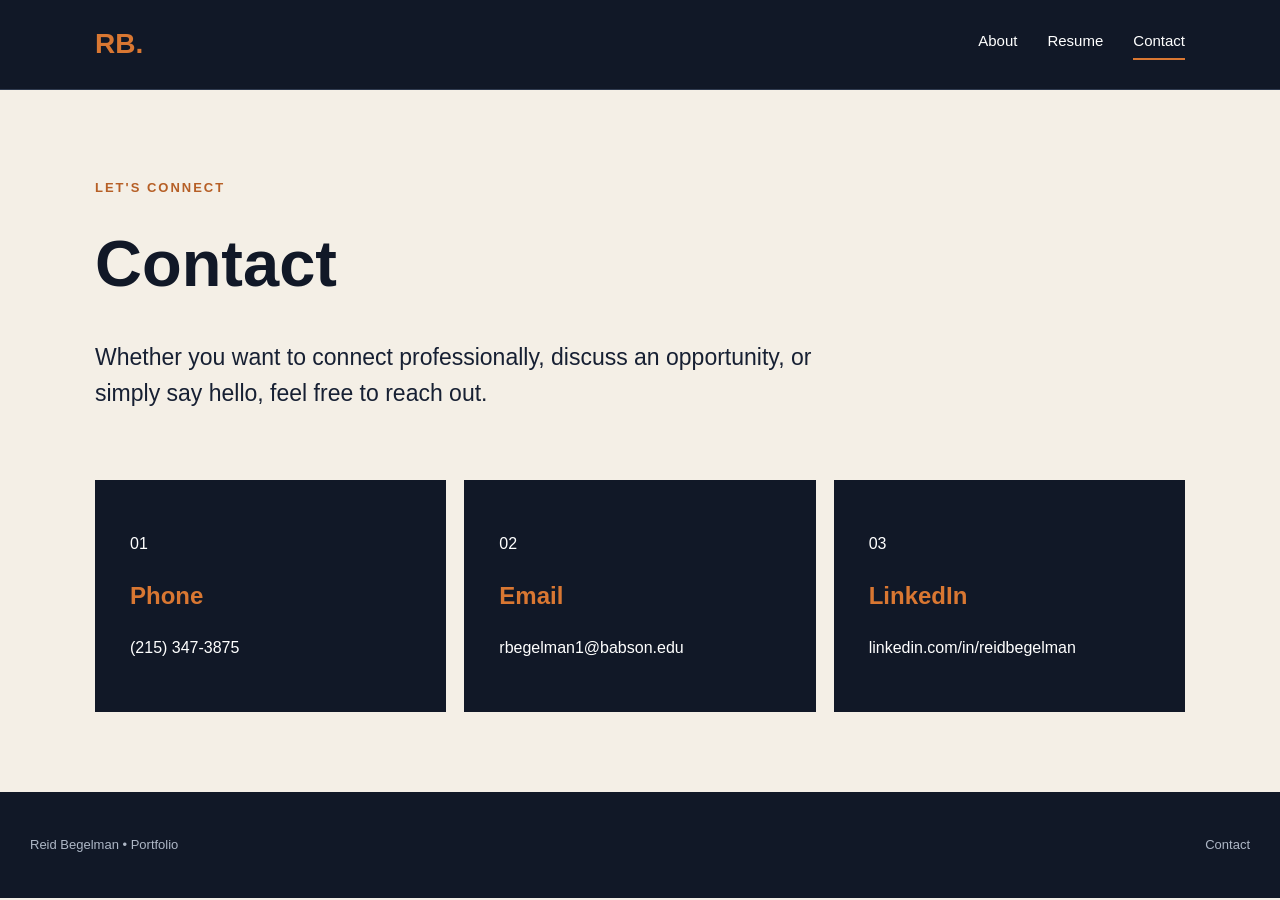
==== contact.html @ cfc6b23f "Create contact.html with contact information This HTML file contains a contact page with sections fo" ====
<!DOCTYPE html>
<html lang="en">

<head>

    <meta charset="UTF-8">

    <meta name="viewport"
          content="width=device-width, initial-scale=1.0">

    <meta name="description"
          content="Contact Reid Begelman.">

    <title>Contact | Reid Begelman</title>

    <link rel="stylesheet" href="style.css">

</head>


<body>

    <header class="site-header">

        <nav class="nav-container">

            <a class="brand"
               href="index.html">
                RB.
            </a>

            <div class="nav-links">

                <a href="index.html">
                    About
                </a>

                <a href="resume.html">
                    Resume
                </a>

                <a class="active"
                   href="contact.html">
                    Contact
                </a>

            </div>

        </nav>

    </header>


    <main>

        <section class="page-heading">

            <p class="eyebrow">
                LET'S CONNECT
            </p>

            <h1>Contact</h1>

            <p class="large-text">
                Whether you want to connect professionally,
                discuss an opportunity, or simply say hello,
                feel free to reach out.
            </p>

        </section>


        <section class="contact-grid">


            <article class="contact-card">

                <p class="card-number">
                    01
                </p>

                <h2>Phone</h2>

                <p>
                    <a href="tel:+12153473875">
                        (215) 347-3875
                    </a>
                </p>

            </article>


            <article class="contact-card">

                <p class="card-number">
                    02
                </p>

                <h2>Email</h2>

                <p>
                    <a href="mailto:rbegelman1@babson.edu">
                        rbegelman1@babson.edu
                    </a>
                </p>

            </article>


            <article class="contact-card">

                <p class="card-number">
                    03
                </p>

                <h2>LinkedIn</h2>

                <p>

                    <a
                        href="https://www.linkedin.com/in/reidbegelman"
                        target="_blank"
                    >
                        linkedin.com/in/reidbegelman
                    </a>

                </p>

            </article>


        </section>

    </main>


    <footer>

        <p>
            Reid Begelman • Portfolio
        </p>

        <p>
            Contact
        </p>

    </footer>

</body>

</html>
---- style.css ----
/* ==============================
   REID BEGELMAN PORTFOLIO
   ============================== */


/* BASIC PAGE */

* {
    box-sizing: border-box;
}

html {
    scroll-behavior: smooth;
}

body {
    margin: 0;
    font-family: Arial, Helvetica, sans-serif;

    background-color: #f4efe6;
    color: #172033;

    line-height: 1.6;
}


/* HEADER */

.site-header {
    background-color: #111827;
    border-bottom: 1px solid #303b50;
}

.nav-container {
    max-width: 1150px;

    margin: 0 auto;
    padding: 22px 30px;

    display: flex;
    justify-content: space-between;
    align-items: center;
}

.brand {
    color: #d97732;

    font-size: 28px;
    font-weight: bold;

    text-decoration: none;
}

.nav-links {
    display: flex;
    gap: 30px;
}

.nav-links a {
    color: white;

    text-decoration: none;
    font-size: 15px;

    padding-bottom: 5px;
}

.nav-links a:hover {
    color: #d97732;
}

.nav-links .active {
    border-bottom: 2px solid #d97732;
}


/* HERO */

.hero {
    max-width: 1150px;

    margin: 0 auto;
    padding: 80px 30px;

    display: grid;
    grid-template-columns: 1.1fr 0.9fr;

    gap: 70px;
    align-items: center;
}

.eyebrow {
    color: #b65f26;

    font-size: 13px;
    font-weight: bold;

    letter-spacing: 2px;
}

.hero h1 {
    margin: 15px 0 25px;

    color: #111827;

    font-size: 82px;
    line-height: 0.95;

    letter-spacing: -3px;
}

.hero-intro {
    max-width: 570px;

    font-size: 20px;

    color: #485366;
}


/* PHOTO */

.portrait-area {
    position: relative;
}

.profile-photo {
    width: 100%;
    max-width: 420px;

    display: block;

    border-radius: 3px;

    box-shadow: 18px 18px 0 #d97732;
}

.photo-number {
    position: absolute;

    top: -35px;
    right: 10px;

    font-size: 90px;
    font-weight: bold;

    color: #ddd4c6;

    z-index: -1;
}


/* BUTTONS */

.hero-buttons {
    margin-top: 30px;

    display: flex;
    gap: 14px;

    flex-wrap: wrap;
}

.primary-button,
.secondary-button {
    display: inline-block;

    padding: 13px 22px;

    text-decoration: none;
    font-weight: bold;
}

.primary-button {
    background-color: #111827;
    color: white;
}

.primary-button:hover {
    background-color: #d97732;
}

.secondary-button {
    border: 2px solid #111827;

    color: #111827;
    background-color: transparent;
}

.secondary-button:hover {
    background-color: #111827;
    color: white;
}


/* CONTENT SECTIONS */

.content-section {
    max-width: 1150px;

    margin: 0 auto;
    padding: 75px 30px;

    display: grid;
    grid-template-columns: 180px 1fr;

    gap: 45px;

    border-top: 1px solid #cec5b8;
}

.section-label {
    color: #b65f26;

    font-size: 12px;
    font-weight: bold;

    letter-spacing: 1.5px;
}

.section-content h2 {
    margin-top: 0;
    margin-bottom: 25px;

    font-size: 42px;

    color: #111827;
}

.large-text {
    font-size: 23px;
    max-width: 780px;
}


/* INTEREST CARDS */

.focus-grid {
    display: grid;

    grid-template-columns: repeat(3, 1fr);

    gap: 18px;
}

.focus-card {
    background-color: #111827;
    color: white;

    padding: 28px;

    min-height: 270px;
}

.focus-card h3 {
    margin-top: 45px;

    font-size: 24px;
}

.focus-card p {
    color: #cdd3dc;
}

.focus-card .card-number {
    color: #d97732;

    font-size: 13px;
    font-weight: bold;
}


/* TIMELINE */

.timeline {
    border-left: 2px solid #d97732;

    padding-left: 30px;
}

.timeline-item {
    display: grid;

    grid-template-columns: 85px 1fr;

    gap: 25px;

    margin-bottom: 35px;
}

.timeline-item h3 {
    margin: 0;

    font-size: 22px;
}

.timeline-item p {
    margin: 4px 0;
}

.timeline-year {
    color: #b65f26;

    font-weight: bold;
}

.muted {
    color: #687386;
}


/* CLOSING */

.closing-section {
    background-color: #d97732;

    padding: 80px 30px;

    text-align: center;
}

.closing-section .eyebrow {
    color: #111827;
}

.closing-section h2 {
    margin: 15px 0 30px;

    font-size: 48px;

    color: #111827;
}


/* RESUME PAGE */

.page-heading {
    max-width: 1150px;

    margin: 0 auto;
    padding: 75px 30px 45px;
}

.page-heading h1 {
    margin: 10px 0;

    font-size: 65px;

    color: #111827;
}

.resume-container {
    max-width: 1150px;

    margin: 0 auto;
    padding: 0 30px 70px;
}

.resume-box {
    background-color: white;

    padding: 35px;

    border-top: 5px solid #d97732;
}

.resume-viewer {
    width: 100%;
    height: 760px;

    border: 1px solid #d4d4d4;

    margin-top: 30px;
}


/* CONTACT PAGE */

.contact-grid {
    max-width: 1150px;

    margin: 0 auto;
    padding: 0 30px 80px;

    display: grid;

    grid-template-columns: repeat(3, 1fr);

    gap: 18px;
}

.contact-card {
    background-color: #111827;
    color: white;

    padding: 35px;

    min-height: 220px;
}

.contact-card h2 {
    color: #d97732;
}

.contact-card a {
    color: white;

    text-decoration: none;
}

.contact-card a:hover {
    text-decoration: underline;
}


/* FOOTER */

footer {
    background-color: #111827;
    color: #aeb7c6;

    padding: 30px;

    display: flex;
    justify-content: space-between;

    font-size: 13px;
}


/* RESPONSIVE DESIGN */

@media (max-width: 800px) {

    .nav-container {
        flex-direction: column;

        gap: 15px;
    }

    .hero {
        grid-template-columns: 1fr;

        padding-top: 50px;
    }

    .hero h1 {
        font-size: 58px;
    }

    .profile-photo {
        max-width: 330px;
    }

    .content-section {
        grid-template-columns: 1fr;

        gap: 15px;
    }

    .focus-grid {
        grid-template-columns: 1fr;
    }

    .contact-grid {
        grid-template-columns: 1fr;
    }

    footer {
        display: block;
        text-align: center;
    }

}
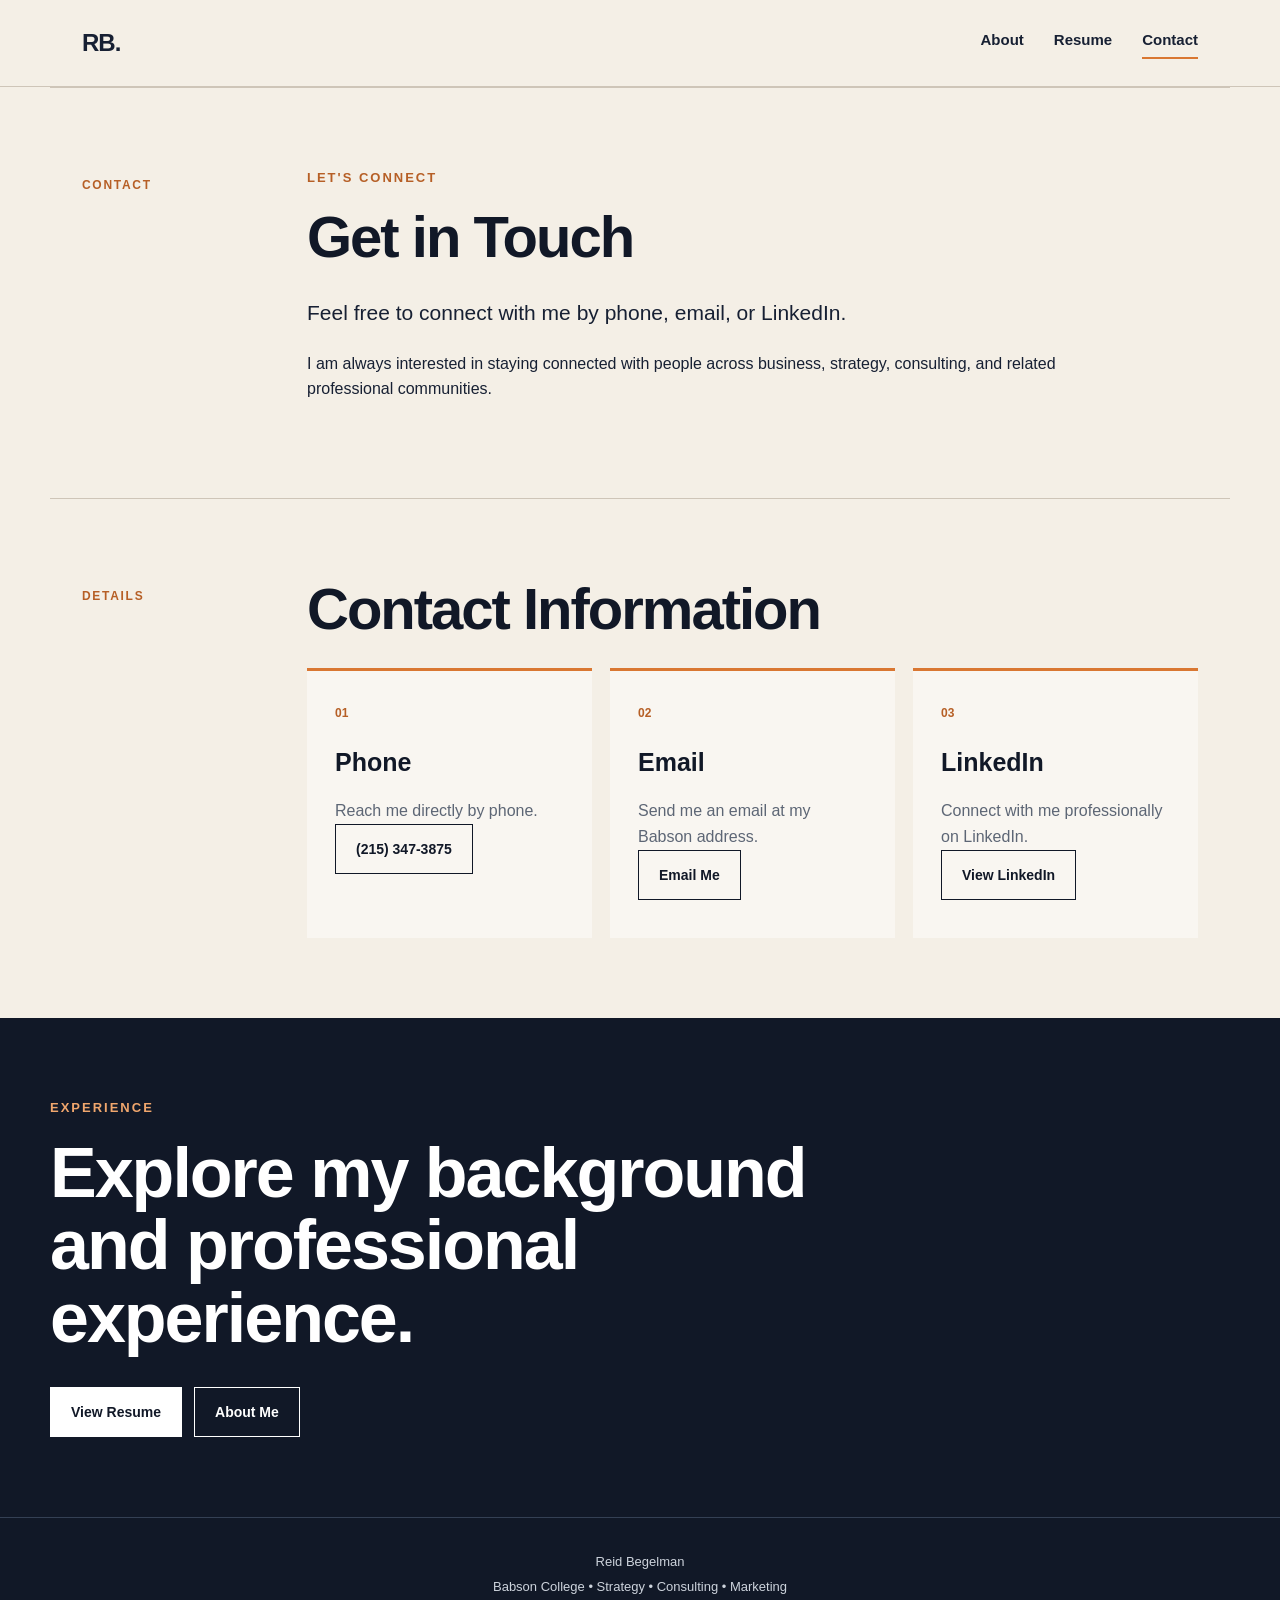
==== commit 08d95455: "Revise contact.html for improved clarity and layout Updated contact page with enhanced content and s" ====
--- a/contact.html
+++ b/contact.html
@@ -2,146 +2,196 @@
 <html lang="en">
 
 <head>
-
     <meta charset="UTF-8">
 
     <meta name="viewport"
           content="width=device-width, initial-scale=1.0">
 
     <meta name="description"
-          content="Contact Reid Begelman.">
+          content="Contact Reid Begelman by phone, email, or LinkedIn.">
 
     <title>Contact | Reid Begelman</title>
 
+    <link rel="icon" type="image/png" href="favicon.png">
     <link rel="stylesheet" href="style.css">
-
 </head>
 
-
 <body>
 
     <header class="site-header">
 
         <nav class="nav-container">
 
-            <a class="brand"
-               href="index.html">
-                RB.
-            </a>
+            <a href="index.html" class="logo">RB.</a>
 
             <div class="nav-links">
-
-                <a href="index.html">
-                    About
+                <a href="index.html">About</a>
+                <a href="resume.html">Resume</a>
+                <a href="contact.html" class="active">Contact</a>
+            </div>
+
+        </nav>
+
+    </header>
+
+
+    <main>
+
+        <section class="content-section">
+
+            <div class="section-number">
+                CONTACT
+            </div>
+
+            <div class="section-content">
+
+                <p class="eyebrow">
+                    LET'S CONNECT
+                </p>
+
+                <h2>
+                    Get in Touch
+                </h2>
+
+                <p class="large-text">
+                    Feel free to connect with me by phone, email,
+                    or LinkedIn.
+                </p>
+
+                <p>
+                    I am always interested in staying connected with
+                    people across business, strategy, consulting,
+                    and related professional communities.
+                </p>
+
+            </div>
+
+        </section>
+
+
+        <section class="content-section">
+
+            <div class="section-number">
+                DETAILS
+            </div>
+
+            <div class="section-content">
+
+                <h2>
+                    Contact Information
+                </h2>
+
+                <div class="focus-grid">
+
+                    <article class="focus-card">
+
+                        <span>01</span>
+
+                        <h3>Phone</h3>
+
+                        <p>
+                            Reach me directly by phone.
+                        </p>
+
+                        <a
+                            href="tel:+12153473875"
+                            class="button button-secondary"
+                        >
+                            (215) 347-3875
+                        </a>
+
+                    </article>
+
+
+                    <article class="focus-card">
+
+                        <span>02</span>
+
+                        <h3>Email</h3>
+
+                        <p>
+                            Send me an email at my Babson address.
+                        </p>
+
+                        <a
+                            href="mailto:rbegelman1@babson.edu"
+                            class="button button-secondary"
+                        >
+                            Email Me
+                        </a>
+
+                    </article>
+
+
+                    <article class="focus-card">
+
+                        <span>03</span>
+
+                        <h3>LinkedIn</h3>
+
+                        <p>
+                            Connect with me professionally on LinkedIn.
+                        </p>
+
+                        <a
+                            href="https://www.linkedin.com/in/reidbegelman"
+                            target="_blank"
+                            rel="noopener noreferrer"
+                            class="button button-secondary"
+                        >
+                            View LinkedIn
+                        </a>
+
+                    </article>
+
+                </div>
+
+            </div>
+
+        </section>
+
+
+        <section class="closing-section">
+
+            <p class="eyebrow">
+                EXPERIENCE
+            </p>
+
+            <h2>
+                Explore my background and professional experience.
+            </h2>
+
+            <div class="hero-actions">
+
+                <a
+                    href="resume.html"
+                    class="button button-light"
+                >
+                    View Resume
                 </a>
 
-                <a href="resume.html">
-                    Resume
+                <a
+                    href="index.html"
+                    class="button button-outline-light"
+                >
+                    About Me
                 </a>
 
-                <a class="active"
-                   href="contact.html">
-                    Contact
-                </a>
-
-            </div>
-
-        </nav>
-
-    </header>
-
-
-    <main>
-
-        <section class="page-heading">
-
-            <p class="eyebrow">
-                LET'S CONNECT
-            </p>
-
-            <h1>Contact</h1>
-
-            <p class="large-text">
-                Whether you want to connect professionally,
-                discuss an opportunity, or simply say hello,
-                feel free to reach out.
-            </p>
+            </div>
 
         </section>
 
-
-        <section class="contact-grid">
-
-
-            <article class="contact-card">
-
-                <p class="card-number">
-                    01
-                </p>
-
-                <h2>Phone</h2>
-
-                <p>
-                    <a href="tel:+12153473875">
-                        (215) 347-3875
-                    </a>
-                </p>
-
-            </article>
-
-
-            <article class="contact-card">
-
-                <p class="card-number">
-                    02
-                </p>
-
-                <h2>Email</h2>
-
-                <p>
-                    <a href="mailto:rbegelman1@babson.edu">
-                        rbegelman1@babson.edu
-                    </a>
-                </p>
-
-            </article>
-
-
-            <article class="contact-card">
-
-                <p class="card-number">
-                    03
-                </p>
-
-                <h2>LinkedIn</h2>
-
-                <p>
-
-                    <a
-                        href="https://www.linkedin.com/in/reidbegelman"
-                        target="_blank"
-                    >
-                        linkedin.com/in/reidbegelman
-                    </a>
-
-                </p>
-
-            </article>
-
-
-        </section>
-
     </main>
 
 
     <footer>
 
         <p>
-            Reid Begelman • Portfolio
+            Reid Begelman
         </p>
 
         <p>
-            Contact
+            Babson College • Strategy • Consulting • Marketing
         </p>
 
     </footer>
--- a/style.css
+++ b/style.css
@@ -1,9 +1,17 @@
-/* ==============================
-   REID BEGELMAN PORTFOLIO
-   ============================== */
-
-
-/* BASIC PAGE */
+:root {
+    --navy: #111827;
+    --cream: #f4efe6;
+    --orange: #d97732;
+    --orange-dark: #b65f26;
+    --text: #172033;
+    --muted: #5d6675;
+    --border: #cec5b8;
+    --white: #ffffff;
+    --max-width: 1180px;
+}
+
+
+/* GENERAL */
 
 * {
     box-sizing: border-box;
@@ -16,459 +24,452 @@
 body {
     margin: 0;
     font-family: Arial, Helvetica, sans-serif;
-
-    background-color: #f4efe6;
-    color: #172033;
-
+    background-color: var(--cream);
+    color: var(--text);
     line-height: 1.6;
 }
 
+img {
+    display: block;
+    max-width: 100%;
+}
+
+a {
+    color: inherit;
+}
+
 
 /* HEADER */
 
 .site-header {
-    background-color: #111827;
-    border-bottom: 1px solid #303b50;
+    background-color: var(--cream);
+    border-bottom: 1px solid var(--border);
 }
 
 .nav-container {
-    max-width: 1150px;
-
+    max-width: var(--max-width);
     margin: 0 auto;
-    padding: 22px 30px;
+    padding: 24px 32px;
 
     display: flex;
+    align-items: center;
     justify-content: space-between;
-    align-items: center;
-}
-
-.brand {
-    color: #d97732;
-
-    font-size: 28px;
-    font-weight: bold;
-
+}
+
+.logo {
+    font-size: 24px;
+    font-weight: 800;
     text-decoration: none;
+    letter-spacing: -1px;
 }
 
 .nav-links {
     display: flex;
+    align-items: center;
     gap: 30px;
 }
 
 .nav-links a {
-    color: white;
-
     text-decoration: none;
     font-size: 15px;
-
+    font-weight: 600;
     padding-bottom: 5px;
-}
-
-.nav-links a:hover {
-    color: #d97732;
-}
-
-.nav-links .active {
-    border-bottom: 2px solid #d97732;
+    border-bottom: 2px solid transparent;
+}
+
+.nav-links a:hover,
+.nav-links a.active {
+    border-bottom-color: var(--orange);
+}
+
+
+/* ACCESSIBILITY */
+
+a:focus-visible {
+    outline: 3px solid var(--orange);
+    outline-offset: 4px;
 }
 
 
 /* HERO */
 
 .hero {
-    max-width: 1150px;
-
+    max-width: var(--max-width);
     margin: 0 auto;
-    padding: 80px 30px;
-
+    padding: 80px 32px 90px;
+}
+
+.hero-content {
     display: grid;
-    grid-template-columns: 1.1fr 0.9fr;
-
+    grid-template-columns: 1.4fr 0.6fr;
     gap: 70px;
     align-items: center;
 }
 
 .eyebrow {
-    color: #b65f26;
-
+    margin: 0 0 18px;
+    color: var(--orange-dark);
     font-size: 13px;
-    font-weight: bold;
-
+    font-weight: 800;
     letter-spacing: 2px;
 }
 
 .hero h1 {
-    margin: 15px 0 25px;
-
-    color: #111827;
-
-    font-size: 82px;
-    line-height: 0.95;
-
-    letter-spacing: -3px;
-}
-
-.hero-intro {
-    max-width: 570px;
-
+    margin: 0;
+    max-width: 700px;
+    font-size: clamp(58px, 8vw, 108px);
+    line-height: 0.88;
+    letter-spacing: -5px;
+    color: var(--navy);
+}
+
+.hero-description {
+    max-width: 610px;
+    margin: 32px 0 0;
     font-size: 20px;
-
-    color: #485366;
-}
-
-
-/* PHOTO */
-
-.portrait-area {
-    position: relative;
-}
-
-.profile-photo {
+    line-height: 1.6;
+    color: var(--muted);
+}
+
+.hero-actions {
+    display: flex;
+    flex-wrap: wrap;
+    gap: 12px;
+    margin-top: 32px;
+}
+
+
+/* SMALLER PHOTO BASED ON CLIENT FEEDBACK */
+
+.hero-photo {
+    display: flex;
+    justify-content: center;
+    align-items: center;
+}
+
+.hero-photo img {
     width: 100%;
-    max-width: 420px;
-
-    display: block;
-
-    border-radius: 3px;
-
-    box-shadow: 18px 18px 0 #d97732;
-}
-
-.photo-number {
-    position: absolute;
-
-    top: -35px;
-    right: 10px;
-
-    font-size: 90px;
-    font-weight: bold;
-
-    color: #ddd4c6;
-
-    z-index: -1;
+    max-width: 300px;
+    aspect-ratio: 4 / 5;
+    object-fit: cover;
+    object-position: center;
+    border-radius: 4px;
 }
 
 
 /* BUTTONS */
 
-.hero-buttons {
-    margin-top: 30px;
-
-    display: flex;
-    gap: 14px;
-
-    flex-wrap: wrap;
-}
-
-.primary-button,
-.secondary-button {
+.button {
     display: inline-block;
-
-    padding: 13px 22px;
-
+    padding: 13px 20px;
     text-decoration: none;
-    font-weight: bold;
-}
-
-.primary-button {
-    background-color: #111827;
-    color: white;
-}
-
-.primary-button:hover {
-    background-color: #d97732;
-}
-
-.secondary-button {
-    border: 2px solid #111827;
-
-    color: #111827;
+    font-size: 14px;
+    font-weight: 700;
+    border: 1px solid var(--navy);
+    transition:
+        transform 0.2s ease,
+        background-color 0.2s ease,
+        color 0.2s ease;
+}
+
+.button:hover {
+    transform: translateY(-2px);
+}
+
+.button-primary {
+    background-color: var(--navy);
+    color: var(--white);
+}
+
+.button-primary:hover {
+    background-color: #263247;
+}
+
+.button-secondary {
     background-color: transparent;
-}
-
-.secondary-button:hover {
-    background-color: #111827;
-    color: white;
+    color: var(--navy);
+}
+
+.button-secondary:hover {
+    background-color: var(--navy);
+    color: var(--white);
 }
 
 
 /* CONTENT SECTIONS */
 
 .content-section {
-    max-width: 1150px;
-
+    max-width: var(--max-width);
     margin: 0 auto;
-    padding: 75px 30px;
+    padding: 80px 32px;
+    border-top: 1px solid var(--border);
 
     display: grid;
     grid-template-columns: 180px 1fr;
-
     gap: 45px;
-
-    border-top: 1px solid #cec5b8;
-}
-
-.section-label {
-    color: #b65f26;
-
+}
+
+.section-number {
+    padding-top: 8px;
+    color: var(--orange-dark);
     font-size: 12px;
-    font-weight: bold;
-
-    letter-spacing: 1.5px;
+    font-weight: 800;
+    letter-spacing: 1.7px;
 }
 
 .section-content h2 {
+    margin: 0 0 28px;
+    max-width: 780px;
+    color: var(--navy);
+    font-size: clamp(34px, 5vw, 58px);
+    line-height: 1.05;
+    letter-spacing: -2px;
+}
+
+.section-content p {
+    max-width: 760px;
+}
+
+.large-text {
     margin-top: 0;
-    margin-bottom: 25px;
-
-    font-size: 42px;
-
-    color: #111827;
-}
-
-.large-text {
-    font-size: 23px;
-    max-width: 780px;
-}
-
-
-/* INTEREST CARDS */
+    font-size: 21px;
+}
+
+
+/* FOCUS */
 
 .focus-grid {
     display: grid;
-
     grid-template-columns: repeat(3, 1fr);
-
     gap: 18px;
 }
 
 .focus-card {
-    background-color: #111827;
-    color: white;
-
+    min-height: 270px;
     padding: 28px;
-
-    min-height: 270px;
+    border-top: 3px solid var(--orange);
+    background-color: rgba(255, 255, 255, 0.42);
+
+    transition:
+        transform 0.2s ease,
+        background-color 0.2s ease;
+}
+
+.focus-card:hover {
+    transform: translateY(-4px);
+    background-color: rgba(255, 255, 255, 0.7);
+}
+
+.focus-card span {
+    color: var(--orange-dark);
+    font-size: 12px;
+    font-weight: 800;
 }
 
 .focus-card h3 {
-    margin-top: 45px;
-
-    font-size: 24px;
+    margin: 18px 0 14px;
+    font-size: 25px;
+    color: var(--navy);
 }
 
 .focus-card p {
-    color: #cdd3dc;
-}
-
-.focus-card .card-number {
-    color: #d97732;
-
-    font-size: 13px;
-    font-weight: bold;
-}
-
-
-/* TIMELINE */
+    margin-bottom: 0;
+    color: var(--muted);
+}
+
+
+/* EXPERIENCE */
 
 .timeline {
-    border-left: 2px solid #d97732;
-
-    padding-left: 30px;
+    border-top: 1px solid var(--border);
 }
 
 .timeline-item {
     display: grid;
-
-    grid-template-columns: 85px 1fr;
-
-    gap: 25px;
-
-    margin-bottom: 35px;
+    grid-template-columns: 120px 1fr;
+    gap: 28px;
+    padding: 28px 0;
+    border-bottom: 1px solid var(--border);
+}
+
+.timeline-year {
+    color: var(--orange-dark);
+    font-weight: 800;
+    font-size: 14px;
 }
 
 .timeline-item h3 {
+    margin: 0 0 4px;
+    font-size: 20px;
+    color: var(--navy);
+}
+
+.timeline-item p {
+    margin: 3px 0;
+}
+
+.muted {
+    color: var(--muted);
+}
+
+
+/* CLOSING */
+
+.closing-section {
+    background-color: var(--navy);
+    color: var(--white);
+    padding: 80px max(32px, calc((100vw - var(--max-width)) / 2));
+}
+
+.closing-section .eyebrow {
+    color: #f0a66d;
+}
+
+.closing-section h2 {
     margin: 0;
-
-    font-size: 22px;
-}
-
-.timeline-item p {
+    max-width: 760px;
+    font-size: clamp(38px, 6vw, 70px);
+    line-height: 1.04;
+    letter-spacing: -2px;
+}
+
+.button-light {
+    background-color: var(--white);
+    color: var(--navy);
+    border-color: var(--white);
+}
+
+.button-outline-light {
+    color: var(--white);
+    border-color: var(--white);
+}
+
+.button-outline-light:hover {
+    background-color: var(--white);
+    color: var(--navy);
+}
+
+
+/* FOOTER */
+
+footer {
+    background-color: var(--navy);
+    color: #cdd3dc;
+    border-top: 1px solid #344054;
+    padding: 30px 32px;
+    text-align: center;
+    font-size: 13px;
+}
+
+footer p {
     margin: 4px 0;
 }
 
-.timeline-year {
-    color: #b65f26;
-
-    font-weight: bold;
-}
-
-.muted {
-    color: #687386;
-}
-
-
-/* CLOSING */
-
-.closing-section {
-    background-color: #d97732;
-
-    padding: 80px 30px;
-
-    text-align: center;
-}
-
-.closing-section .eyebrow {
-    color: #111827;
-}
-
-.closing-section h2 {
-    margin: 15px 0 30px;
-
-    font-size: 48px;
-
-    color: #111827;
-}
-
-
-/* RESUME PAGE */
-
-.page-heading {
-    max-width: 1150px;
-
-    margin: 0 auto;
-    padding: 75px 30px 45px;
-}
-
-.page-heading h1 {
-    margin: 10px 0;
-
-    font-size: 65px;
-
-    color: #111827;
-}
-
-.resume-container {
-    max-width: 1150px;
-
-    margin: 0 auto;
-    padding: 0 30px 70px;
-}
-
-.resume-box {
-    background-color: white;
-
-    padding: 35px;
-
-    border-top: 5px solid #d97732;
-}
-
-.resume-viewer {
-    width: 100%;
-    height: 760px;
-
-    border: 1px solid #d4d4d4;
-
-    margin-top: 30px;
-}
-
-
-/* CONTACT PAGE */
-
-.contact-grid {
-    max-width: 1150px;
-
-    margin: 0 auto;
-    padding: 0 30px 80px;
-
-    display: grid;
-
-    grid-template-columns: repeat(3, 1fr);
-
-    gap: 18px;
-}
-
-.contact-card {
-    background-color: #111827;
-    color: white;
-
-    padding: 35px;
-
-    min-height: 220px;
-}
-
-.contact-card h2 {
-    color: #d97732;
-}
-
-.contact-card a {
-    color: white;
-
-    text-decoration: none;
-}
-
-.contact-card a:hover {
-    text-decoration: underline;
-}
-
-
-/* FOOTER */
-
-footer {
-    background-color: #111827;
-    color: #aeb7c6;
-
-    padding: 30px;
-
-    display: flex;
-    justify-content: space-between;
-
-    font-size: 13px;
-}
-
-
-/* RESPONSIVE DESIGN */
+
+/* TABLET / MOBILE */
 
 @media (max-width: 800px) {
 
     .nav-container {
-        flex-direction: column;
-
-        gap: 15px;
+        padding: 20px;
+    }
+
+    .nav-links {
+        gap: 18px;
     }
 
     .hero {
+        padding: 55px 20px 65px;
+    }
+
+    .hero-content {
         grid-template-columns: 1fr;
-
-        padding-top: 50px;
+        gap: 40px;
     }
 
     .hero h1 {
-        font-size: 58px;
-    }
-
-    .profile-photo {
-        max-width: 330px;
+        font-size: clamp(52px, 16vw, 78px);
+        letter-spacing: -3px;
+    }
+
+    .hero-description {
+        font-size: 18px;
+    }
+
+    .hero-photo {
+        justify-content: flex-start;
+    }
+
+    .hero-photo img {
+        max-width: 250px;
     }
 
     .content-section {
+        padding: 60px 20px;
         grid-template-columns: 1fr;
-
-        gap: 15px;
+        gap: 18px;
     }
 
     .focus-grid {
         grid-template-columns: 1fr;
     }
 
-    .contact-grid {
+    .focus-card {
+        min-height: auto;
+    }
+
+    .closing-section {
+        padding: 60px 20px;
+    }
+}
+
+
+/* SMALL PHONES */
+
+@media (max-width: 520px) {
+
+    .nav-container {
+        align-items: flex-start;
+    }
+
+    .nav-links {
+        gap: 11px;
+        flex-wrap: wrap;
+        justify-content: flex-end;
+    }
+
+    .nav-links a {
+        font-size: 13px;
+    }
+
+    .hero {
+        padding-top: 45px;
+    }
+
+    .hero h1 {
+        font-size: 54px;
+    }
+
+    .hero-description {
+        font-size: 17px;
+    }
+
+    .hero-photo img {
+        max-width: 210px;
+    }
+
+    .timeline-item {
         grid-template-columns: 1fr;
-    }
-
-    footer {
-        display: block;
+        gap: 8px;
+    }
+
+    .hero-actions {
+        flex-direction: column;
+        align-items: flex-start;
+    }
+
+    .button {
+        width: 100%;
         text-align: center;
     }
-
-}
+}
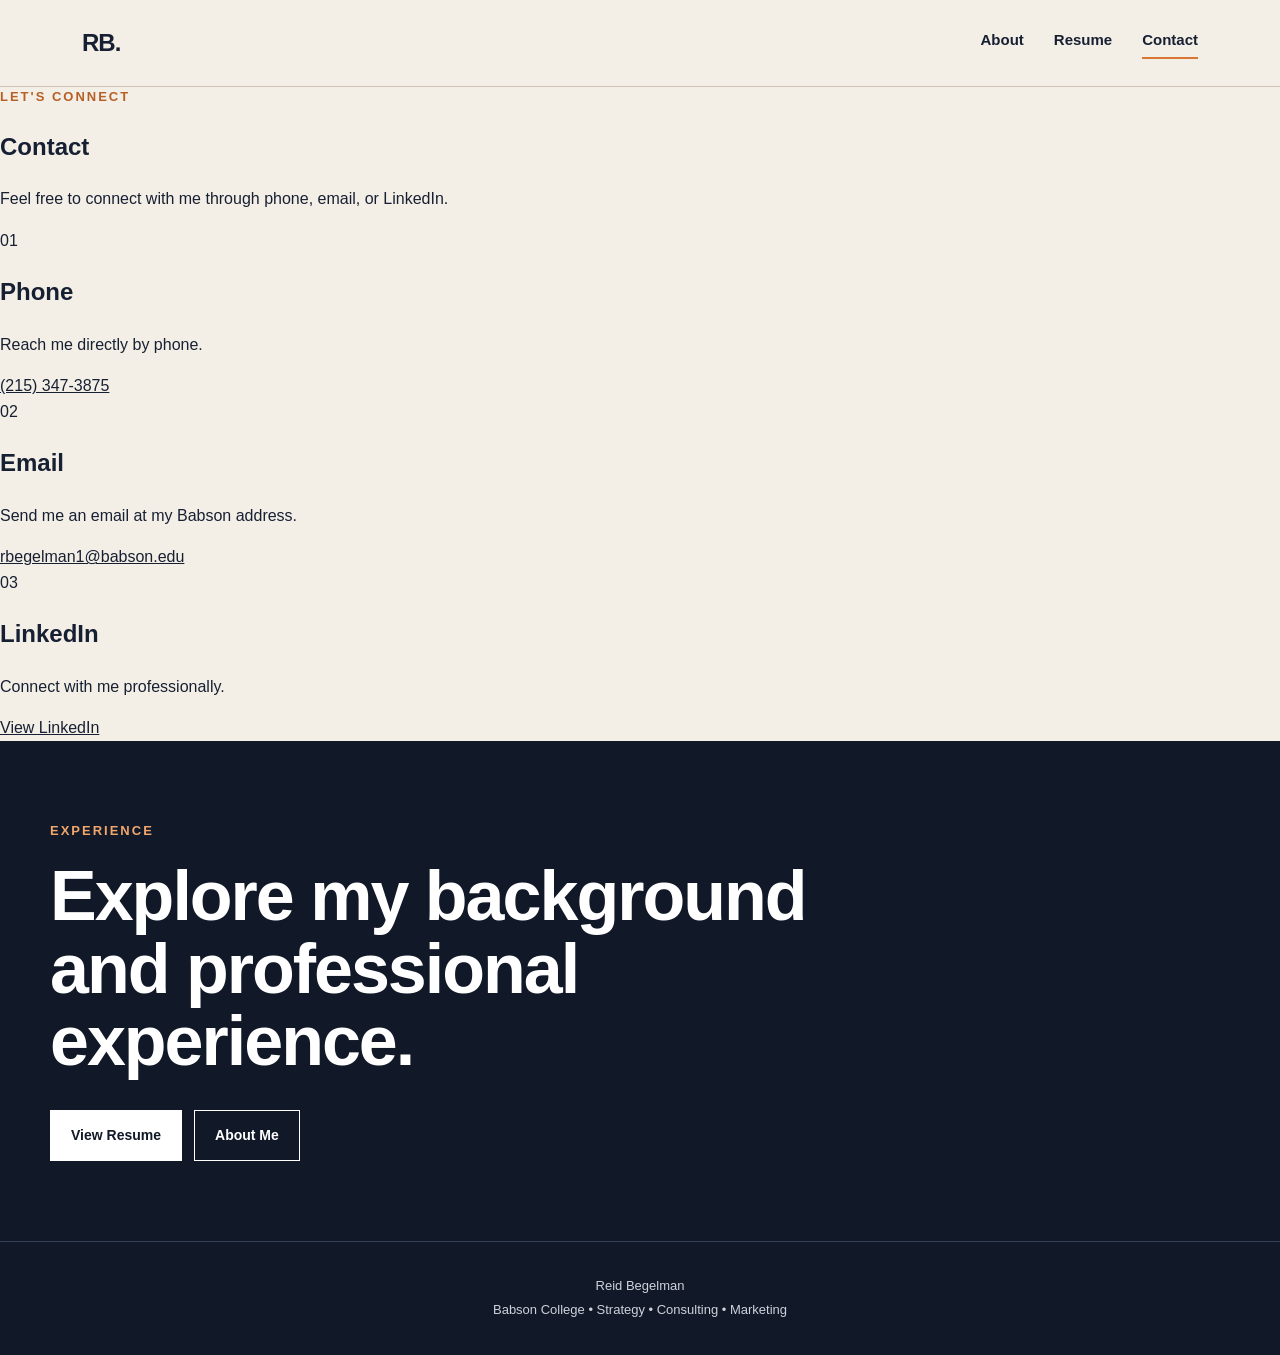
==== commit 28bbf4dd: "Refactor contact section and improve content layout" ====
--- a/contact.html
+++ b/contact.html
@@ -37,119 +37,88 @@
 
     <main>
 
-        <section class="content-section">
+        <!-- CONTACT INTRO -->
 
-            <div class="section-number">
-                CONTACT
-            </div>
+        <section class="contact-hero">
 
-            <div class="section-content">
+            <p class="eyebrow">LET'S CONNECT</p>
 
-                <p class="eyebrow">
-                    LET'S CONNECT
-                </p>
+            <h1>Contact</h1>
 
-                <h2>
-                    Get in Touch
-                </h2>
+            <p class="contact-intro">
+                Feel free to connect with me through phone, email,
+                or LinkedIn.
+            </p>
 
-                <p class="large-text">
-                    Feel free to connect with me by phone, email,
-                    or LinkedIn.
-                </p>
+        </section>
 
-                <p>
-                    I am always interested in staying connected with
-                    people across business, strategy, consulting,
-                    and related professional communities.
-                </p>
+
+        <!-- CONTACT OPTIONS -->
+
+        <section class="contact-section">
+
+            <div class="contact-grid">
+
+                <article class="contact-card">
+
+                    <span class="contact-number">01</span>
+
+                    <h2>Phone</h2>
+
+                    <p>
+                        Reach me directly by phone.
+                    </p>
+
+                    <a href="tel:+12153473875">
+                        (215) 347-3875
+                    </a>
+
+                </article>
+
+
+                <article class="contact-card">
+
+                    <span class="contact-number">02</span>
+
+                    <h2>Email</h2>
+
+                    <p>
+                        Send me an email at my Babson address.
+                    </p>
+
+                    <a href="mailto:rbegelman1@babson.edu">
+                        rbegelman1@babson.edu
+                    </a>
+
+                </article>
+
+
+                <article class="contact-card">
+
+                    <span class="contact-number">03</span>
+
+                    <h2>LinkedIn</h2>
+
+                    <p>
+                        Connect with me professionally.
+                    </p>
+
+                    <a
+                        href="https://www.linkedin.com/in/reidbegelman"
+                        target="_blank"
+                        rel="noopener noreferrer"
+                    >
+                        View LinkedIn
+                    </a>
+
+                </article>
 
             </div>
 
         </section>
 
 
-        <section class="content-section">
-
-            <div class="section-number">
-                DETAILS
-            </div>
-
-            <div class="section-content">
-
-                <h2>
-                    Contact Information
-                </h2>
-
-                <div class="focus-grid">
-
-                    <article class="focus-card">
-
-                        <span>01</span>
-
-                        <h3>Phone</h3>
-
-                        <p>
-                            Reach me directly by phone.
-                        </p>
-
-                        <a
-                            href="tel:+12153473875"
-                            class="button button-secondary"
-                        >
-                            (215) 347-3875
-                        </a>
-
-                    </article>
-
-
-                    <article class="focus-card">
-
-                        <span>02</span>
-
-                        <h3>Email</h3>
-
-                        <p>
-                            Send me an email at my Babson address.
-                        </p>
-
-                        <a
-                            href="mailto:rbegelman1@babson.edu"
-                            class="button button-secondary"
-                        >
-                            Email Me
-                        </a>
-
-                    </article>
-
-
-                    <article class="focus-card">
-
-                        <span>03</span>
-
-                        <h3>LinkedIn</h3>
-
-                        <p>
-                            Connect with me professionally on LinkedIn.
-                        </p>
-
-                        <a
-                            href="https://www.linkedin.com/in/reidbegelman"
-                            target="_blank"
-                            rel="noopener noreferrer"
-                            class="button button-secondary"
-                        >
-                            View LinkedIn
-                        </a>
-
-                    </article>
-
-                </div>
-
-            </div>
-
-        </section>
-
+        <!-- CLOSING -->
 
         <section class="closing-section">
 
@@ -163,17 +132,13 @@
 
             <div class="hero-actions">
 
-                <a
-                    href="resume.html"
-                    class="button button-light"
-                >
+                <a href="resume.html"
+                   class="button button-light">
                     View Resume
                 </a>
 
-                <a
-                    href="index.html"
-                    class="button button-outline-light"
-                >
+                <a href="index.html"
+                   class="button button-outline-light">
                     About Me
                 </a>
 
@@ -186,9 +151,7 @@
 
     <footer>
 
-        <p>
-            Reid Begelman
-        </p>
+        <p>Reid Begelman</p>
 
         <p>
             Babson College • Strategy • Consulting • Marketing
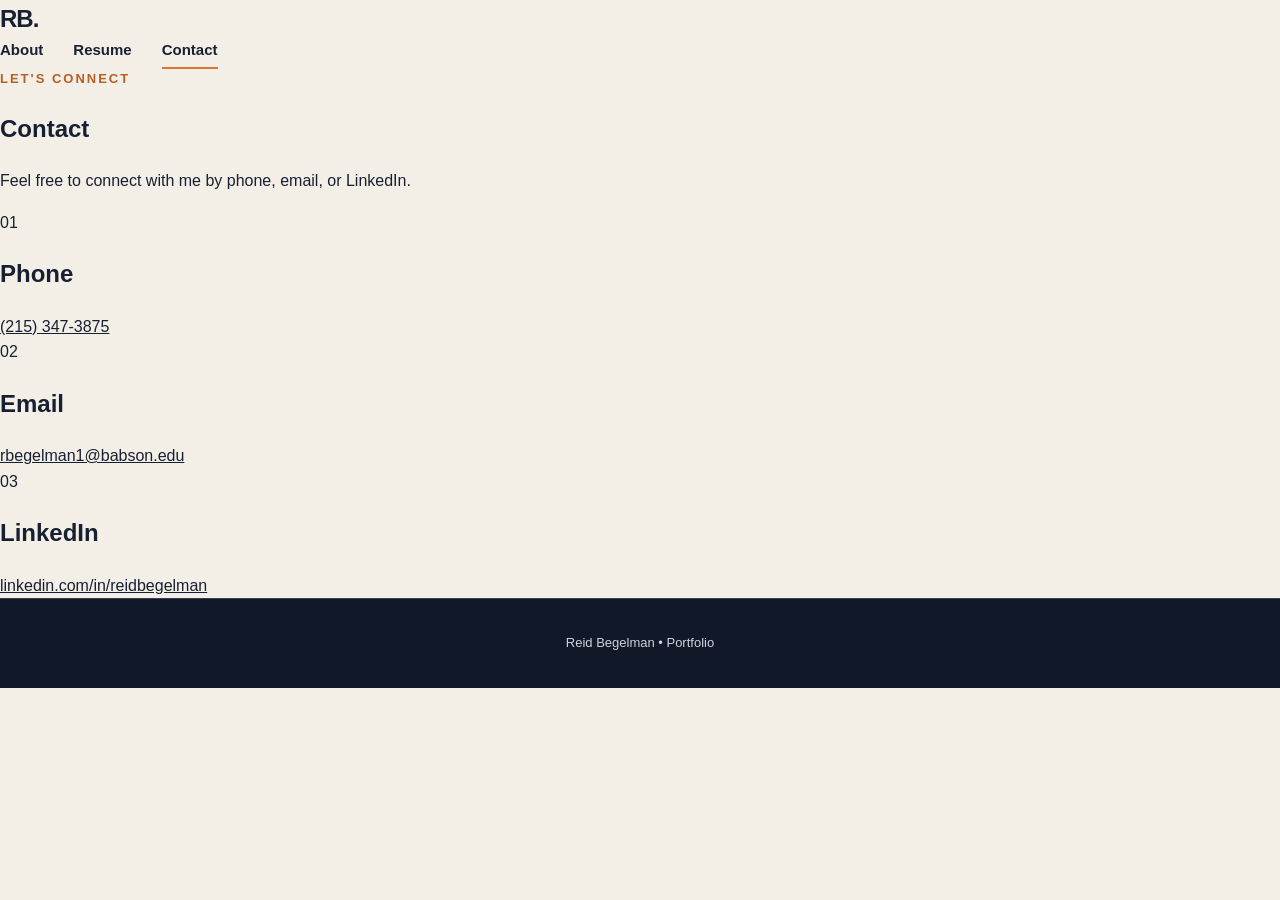
==== commit 9b181318: "Refactor contact.html for improved structure and semantics" ====
--- a/contact.html
+++ b/contact.html
@@ -18,9 +18,9 @@
 
 <body>
 
-    <header class="site-header">
+    <header>
 
-        <nav class="nav-container">
+        <nav>
 
             <a href="index.html" class="logo">RB.</a>
 
@@ -37,112 +37,64 @@
 
     <main>
 
-        <!-- CONTACT INTRO -->
+        <section class="page-intro">
 
-        <section class="contact-hero">
-
-            <p class="eyebrow">LET'S CONNECT</p>
+            <p class="eyebrow">
+                LET'S CONNECT
+            </p>
 
             <h1>Contact</h1>
 
-            <p class="contact-intro">
-                Feel free to connect with me through phone, email,
-                or LinkedIn.
+            <p class="intro-text">
+                Feel free to connect with me by phone, email, or LinkedIn.
             </p>
 
         </section>
 
 
-        <!-- CONTACT OPTIONS -->
+        <section class="contact-grid">
 
-        <section class="contact-section">
+            <article class="contact-item">
 
-            <div class="contact-grid">
+                <span>01</span>
 
-                <article class="contact-card">
+                <h2>Phone</h2>
 
-                    <span class="contact-number">01</span>
+                <a href="tel:+12153473875">
+                    (215) 347-3875
+                </a>
 
-                    <h2>Phone</h2>
-
-                    <p>
-                        Reach me directly by phone.
-                    </p>
-
-                    <a href="tel:+12153473875">
-                        (215) 347-3875
-                    </a>
-
-                </article>
+            </article>
 
 
-                <article class="contact-card">
+            <article class="contact-item">
 
-                    <span class="contact-number">02</span>
+                <span>02</span>
 
-                    <h2>Email</h2>
+                <h2>Email</h2>
 
-                    <p>
-                        Send me an email at my Babson address.
-                    </p>
+                <a href="mailto:rbegelman1@babson.edu">
+                    rbegelman1@babson.edu
+                </a>
 
-                    <a href="mailto:rbegelman1@babson.edu">
-                        rbegelman1@babson.edu
-                    </a>
-
-                </article>
+            </article>
 
 
-                <article class="contact-card">
+            <article class="contact-item">
 
-                    <span class="contact-number">03</span>
+                <span>03</span>
 
-                    <h2>LinkedIn</h2>
+                <h2>LinkedIn</h2>
 
-                    <p>
-                        Connect with me professionally.
-                    </p>
-
-                    <a
-                        href="https://www.linkedin.com/in/reidbegelman"
-                        target="_blank"
-                        rel="noopener noreferrer"
-                    >
-                        View LinkedIn
-                    </a>
-
-                </article>
-
-            </div>
-
-        </section>
-
-
-        <!-- CLOSING -->
-
-        <section class="closing-section">
-
-            <p class="eyebrow">
-                EXPERIENCE
-            </p>
-
-            <h2>
-                Explore my background and professional experience.
-            </h2>
-
-            <div class="hero-actions">
-
-                <a href="resume.html"
-                   class="button button-light">
-                    View Resume
+                <a
+                    href="https://www.linkedin.com/in/reidbegelman"
+                    target="_blank"
+                    rel="noopener noreferrer"
+                >
+                    linkedin.com/in/reidbegelman
                 </a>
 
-                <a href="index.html"
-                   class="button button-outline-light">
-                    About Me
-                </a>
-
-            </div>
+            </article>
 
         </section>
 
@@ -151,10 +103,8 @@
 
     <footer>
 
-        <p>Reid Begelman</p>
-
         <p>
-            Babson College • Strategy • Consulting • Marketing
+            Reid Begelman • Portfolio
         </p>
 
     </footer>
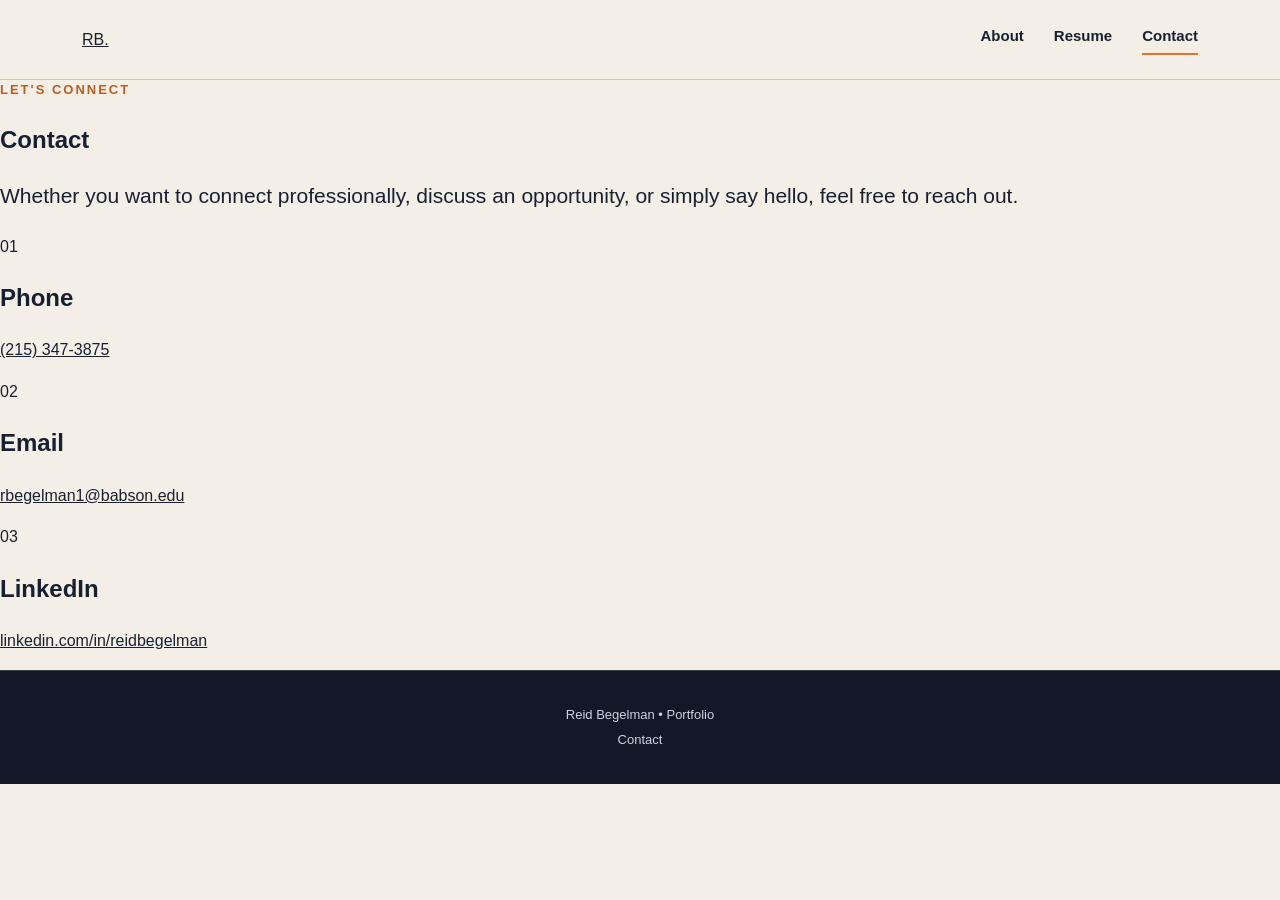
==== commit 8ed4076b: "Refactor contact.html structure and content" ====
--- a/contact.html
+++ b/contact.html
@@ -2,32 +2,47 @@
 <html lang="en">
 
 <head>
+
     <meta charset="UTF-8">
 
     <meta name="viewport"
           content="width=device-width, initial-scale=1.0">
 
     <meta name="description"
-          content="Contact Reid Begelman by phone, email, or LinkedIn.">
+          content="Contact Reid Begelman.">
 
     <title>Contact | Reid Begelman</title>
 
-    <link rel="icon" type="image/png" href="favicon.png">
     <link rel="stylesheet" href="style.css">
+
 </head>
 
 <body>
 
-    <header>
+    <header class="site-header">
 
-        <nav>
+        <nav class="nav-container">
 
-            <a href="index.html" class="logo">RB.</a>
+            <a class="brand"
+               href="index.html">
+                RB.
+            </a>
 
             <div class="nav-links">
-                <a href="index.html">About</a>
-                <a href="resume.html">Resume</a>
-                <a href="contact.html" class="active">Contact</a>
+
+                <a href="index.html">
+                    About
+                </a>
+
+                <a href="resume.html">
+                    Resume
+                </a>
+
+                <a class="active"
+                   href="contact.html">
+                    Contact
+                </a>
+
             </div>
 
         </nav>
@@ -37,7 +52,7 @@
 
     <main>
 
-        <section class="page-intro">
+        <section class="page-heading">
 
             <p class="eyebrow">
                 LET'S CONNECT
@@ -45,8 +60,10 @@
 
             <h1>Contact</h1>
 
-            <p class="intro-text">
-                Feel free to connect with me by phone, email, or LinkedIn.
+            <p class="large-text">
+                Whether you want to connect professionally,
+                discuss an opportunity, or simply say hello,
+                feel free to reach out.
             </p>
 
         </section>
@@ -54,45 +71,59 @@
 
         <section class="contact-grid">
 
-            <article class="contact-item">
+            <article class="contact-card">
 
-                <span>01</span>
+                <p class="card-number">
+                    01
+                </p>
 
                 <h2>Phone</h2>
 
-                <a href="tel:+12153473875">
-                    (215) 347-3875
-                </a>
+                <p>
+                    <a href="tel:+12153473875">
+                        (215) 347-3875
+                    </a>
+                </p>
 
             </article>
 
 
-            <article class="contact-item">
+            <article class="contact-card">
 
-                <span>02</span>
+                <p class="card-number">
+                    02
+                </p>
 
                 <h2>Email</h2>
 
-                <a href="mailto:rbegelman1@babson.edu">
-                    rbegelman1@babson.edu
-                </a>
+                <p>
+                    <a href="mailto:rbegelman1@babson.edu">
+                        rbegelman1@babson.edu
+                    </a>
+                </p>
 
             </article>
 
 
-            <article class="contact-item">
+            <article class="contact-card">
 
-                <span>03</span>
+                <p class="card-number">
+                    03
+                </p>
 
                 <h2>LinkedIn</h2>
 
-                <a
-                    href="https://www.linkedin.com/in/reidbegelman"
-                    target="_blank"
-                    rel="noopener noreferrer"
-                >
-                    linkedin.com/in/reidbegelman
-                </a>
+                <p>
+
+                    <a
+                        href="https://www.linkedin.com/in/reidbegelman"
+                        target="_blank"
+                        rel="noopener noreferrer"
+                    >
+                        linkedin.com/in/reidbegelman
+                    </a>
+
+                </p>
 
             </article>
 
@@ -107,6 +138,10 @@
             Reid Begelman • Portfolio
         </p>
 
+        <p>
+            Contact
+        </p>
+
     </footer>
 
 </body>
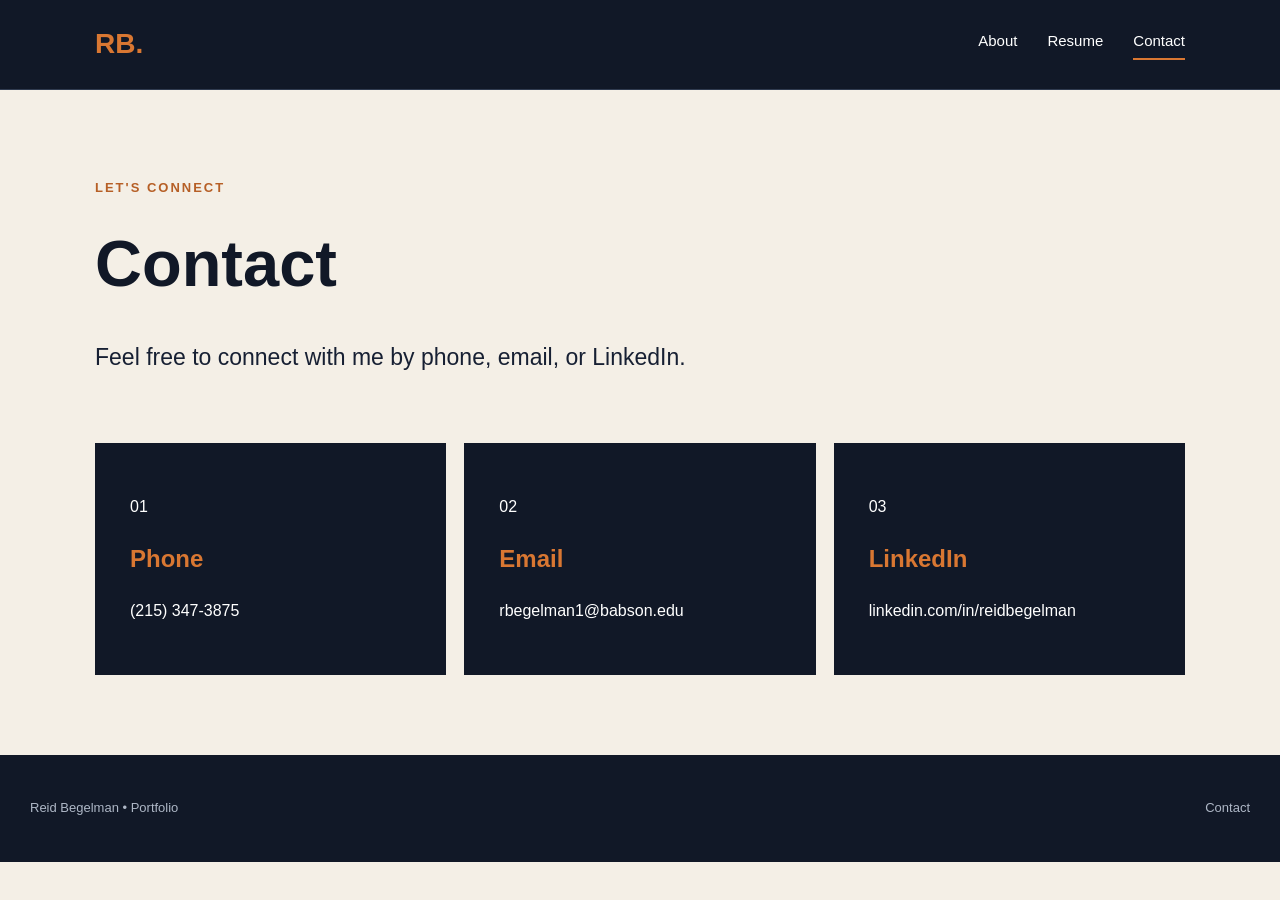
==== commit 02408e6f: "Update contact message and footer formatting" ====
--- a/contact.html
+++ b/contact.html
@@ -61,9 +61,8 @@
             <h1>Contact</h1>
 
             <p class="large-text">
-                Whether you want to connect professionally,
-                discuss an opportunity, or simply say hello,
-                feel free to reach out.
+                Feel free to connect with me by phone,
+                email, or LinkedIn.
             </p>
 
         </section>
--- a/style.css
+++ b/style.css
@@ -1,17 +1,6 @@
-:root {
-    --navy: #111827;
-    --cream: #f4efe6;
-    --orange: #d97732;
-    --orange-dark: #b65f26;
-    --text: #172033;
-    --muted: #5d6675;
-    --border: #cec5b8;
-    --white: #ffffff;
-    --max-width: 1180px;
-}
-
-
-/* GENERAL */
+/* ==============================
+   REID BEGELMAN PORTFOLIO
+   ============================== */
 
 * {
     box-sizing: border-box;
@@ -24,452 +13,448 @@
 body {
     margin: 0;
     font-family: Arial, Helvetica, sans-serif;
-    background-color: var(--cream);
-    color: var(--text);
+    background-color: #f4efe6;
+    color: #172033;
     line-height: 1.6;
 }
 
-img {
-    display: block;
-    max-width: 100%;
-}
-
-a {
-    color: inherit;
-}
-
 
 /* HEADER */
 
 .site-header {
-    background-color: var(--cream);
-    border-bottom: 1px solid var(--border);
+    background-color: #111827;
+    border-bottom: 1px solid #303b50;
 }
 
 .nav-container {
-    max-width: var(--max-width);
-    margin: 0 auto;
-    padding: 24px 32px;
+    max-width: 1150px;
+    margin: 0 auto;
+    padding: 22px 30px;
 
     display: flex;
+    justify-content: space-between;
     align-items: center;
-    justify-content: space-between;
-}
-
-.logo {
-    font-size: 24px;
-    font-weight: 800;
+}
+
+.brand {
+    color: #d97732;
+    font-size: 28px;
+    font-weight: bold;
     text-decoration: none;
-    letter-spacing: -1px;
 }
 
 .nav-links {
     display: flex;
-    align-items: center;
     gap: 30px;
 }
 
 .nav-links a {
+    color: white;
     text-decoration: none;
     font-size: 15px;
-    font-weight: 600;
     padding-bottom: 5px;
-    border-bottom: 2px solid transparent;
-}
-
-.nav-links a:hover,
-.nav-links a.active {
-    border-bottom-color: var(--orange);
-}
-
-
-/* ACCESSIBILITY */
-
-a:focus-visible {
-    outline: 3px solid var(--orange);
-    outline-offset: 4px;
+}
+
+.nav-links a:hover {
+    color: #d97732;
+}
+
+.nav-links .active {
+    border-bottom: 2px solid #d97732;
 }
 
 
 /* HERO */
 
 .hero {
-    max-width: var(--max-width);
-    margin: 0 auto;
-    padding: 80px 32px 90px;
-}
-
-.hero-content {
+    max-width: 1150px;
+    margin: 0 auto;
+    padding: 80px 30px;
+
     display: grid;
-    grid-template-columns: 1.4fr 0.6fr;
+    grid-template-columns: 1.1fr 0.9fr;
+
     gap: 70px;
     align-items: center;
 }
 
 .eyebrow {
-    margin: 0 0 18px;
-    color: var(--orange-dark);
+    color: #b65f26;
     font-size: 13px;
-    font-weight: 800;
+    font-weight: bold;
     letter-spacing: 2px;
 }
 
 .hero h1 {
-    margin: 0;
-    max-width: 700px;
-    font-size: clamp(58px, 8vw, 108px);
-    line-height: 0.88;
-    letter-spacing: -5px;
-    color: var(--navy);
-}
-
-.hero-description {
-    max-width: 610px;
-    margin: 32px 0 0;
+    margin: 15px 0 25px;
+    color: #111827;
+
+    font-size: 82px;
+    line-height: 0.95;
+    letter-spacing: -3px;
+}
+
+.hero-intro {
+    max-width: 570px;
     font-size: 20px;
-    line-height: 1.6;
-    color: var(--muted);
-}
-
-.hero-actions {
+    color: #485366;
+}
+
+
+/* PHOTO */
+
+.portrait-area {
+    position: relative;
+}
+
+.profile-photo {
+    width: 100%;
+    max-width: 420px;
+
+    display: block;
+
+    border-radius: 3px;
+
+    box-shadow: 18px 18px 0 #d97732;
+}
+
+.photo-number {
+    position: absolute;
+
+    top: -35px;
+    right: 10px;
+
+    font-size: 90px;
+    font-weight: bold;
+
+    color: #ddd4c6;
+
+    z-index: -1;
+}
+
+
+/* BUTTONS */
+
+.hero-buttons {
+    margin-top: 30px;
+
     display: flex;
+    gap: 14px;
+
     flex-wrap: wrap;
-    gap: 12px;
-    margin-top: 32px;
-}
-
-
-/* SMALLER PHOTO BASED ON CLIENT FEEDBACK */
-
-.hero-photo {
-    display: flex;
-    justify-content: center;
-    align-items: center;
-}
-
-.hero-photo img {
-    width: 100%;
-    max-width: 300px;
-    aspect-ratio: 4 / 5;
-    object-fit: cover;
-    object-position: center;
-    border-radius: 4px;
-}
-
-
-/* BUTTONS */
-
-.button {
+}
+
+.primary-button,
+.secondary-button {
     display: inline-block;
-    padding: 13px 20px;
+
+    padding: 13px 22px;
+
     text-decoration: none;
-    font-size: 14px;
-    font-weight: 700;
-    border: 1px solid var(--navy);
-    transition:
-        transform 0.2s ease,
-        background-color 0.2s ease,
-        color 0.2s ease;
-}
-
-.button:hover {
-    transform: translateY(-2px);
-}
-
-.button-primary {
-    background-color: var(--navy);
-    color: var(--white);
-}
-
-.button-primary:hover {
-    background-color: #263247;
-}
-
-.button-secondary {
+    font-weight: bold;
+}
+
+.primary-button {
+    background-color: #111827;
+    color: white;
+}
+
+.primary-button:hover {
+    background-color: #d97732;
+}
+
+.secondary-button {
+    border: 2px solid #111827;
+    color: #111827;
     background-color: transparent;
-    color: var(--navy);
-}
-
-.button-secondary:hover {
-    background-color: var(--navy);
-    color: var(--white);
-}
-
-
-/* CONTENT SECTIONS */
+}
+
+.secondary-button:hover {
+    background-color: #111827;
+    color: white;
+}
+
+
+/* MAIN SECTIONS */
 
 .content-section {
-    max-width: var(--max-width);
-    margin: 0 auto;
-    padding: 80px 32px;
-    border-top: 1px solid var(--border);
+    max-width: 1150px;
+
+    margin: 0 auto;
+    padding: 75px 30px;
 
     display: grid;
     grid-template-columns: 180px 1fr;
+
     gap: 45px;
-}
-
-.section-number {
-    padding-top: 8px;
-    color: var(--orange-dark);
+
+    border-top: 1px solid #cec5b8;
+}
+
+.section-label {
+    color: #b65f26;
+
     font-size: 12px;
-    font-weight: 800;
-    letter-spacing: 1.7px;
+    font-weight: bold;
+
+    letter-spacing: 1.5px;
 }
 
 .section-content h2 {
-    margin: 0 0 28px;
+    margin-top: 0;
+    margin-bottom: 25px;
+
+    font-size: 42px;
+
+    color: #111827;
+}
+
+.large-text {
+    font-size: 23px;
     max-width: 780px;
-    color: var(--navy);
-    font-size: clamp(34px, 5vw, 58px);
-    line-height: 1.05;
-    letter-spacing: -2px;
-}
-
-.section-content p {
-    max-width: 760px;
-}
-
-.large-text {
-    margin-top: 0;
-    font-size: 21px;
-}
-
-
-/* FOCUS */
+}
+
+
+/* INTEREST CARDS */
 
 .focus-grid {
     display: grid;
+
     grid-template-columns: repeat(3, 1fr);
+
     gap: 18px;
 }
 
 .focus-card {
+    background-color: #111827;
+    color: white;
+
+    padding: 28px;
+
     min-height: 270px;
-    padding: 28px;
-    border-top: 3px solid var(--orange);
-    background-color: rgba(255, 255, 255, 0.42);
-
-    transition:
-        transform 0.2s ease,
-        background-color 0.2s ease;
-}
-
-.focus-card:hover {
-    transform: translateY(-4px);
-    background-color: rgba(255, 255, 255, 0.7);
-}
-
-.focus-card span {
-    color: var(--orange-dark);
-    font-size: 12px;
-    font-weight: 800;
 }
 
 .focus-card h3 {
-    margin: 18px 0 14px;
-    font-size: 25px;
-    color: var(--navy);
+    margin-top: 45px;
+
+    font-size: 24px;
 }
 
 .focus-card p {
-    margin-bottom: 0;
-    color: var(--muted);
-}
-
-
-/* EXPERIENCE */
+    color: #cdd3dc;
+}
+
+.focus-card .card-number {
+    color: #d97732;
+
+    font-size: 13px;
+    font-weight: bold;
+}
+
+
+/* TIMELINE */
 
 .timeline {
-    border-top: 1px solid var(--border);
+    border-left: 2px solid #d97732;
+
+    padding-left: 30px;
 }
 
 .timeline-item {
     display: grid;
-    grid-template-columns: 120px 1fr;
-    gap: 28px;
-    padding: 28px 0;
-    border-bottom: 1px solid var(--border);
+
+    grid-template-columns: 85px 1fr;
+
+    gap: 25px;
+
+    margin-bottom: 35px;
+}
+
+.timeline-item h3 {
+    margin: 0;
+
+    font-size: 22px;
+}
+
+.timeline-item p {
+    margin: 4px 0;
 }
 
 .timeline-year {
-    color: var(--orange-dark);
-    font-weight: 800;
-    font-size: 14px;
-}
-
-.timeline-item h3 {
-    margin: 0 0 4px;
-    font-size: 20px;
-    color: var(--navy);
-}
-
-.timeline-item p {
-    margin: 3px 0;
+    color: #b65f26;
+
+    font-weight: bold;
 }
 
 .muted {
-    color: var(--muted);
-}
-
-
-/* CLOSING */
+    color: #687386;
+}
+
+
+/* CLOSING SECTION */
 
 .closing-section {
-    background-color: var(--navy);
-    color: var(--white);
-    padding: 80px max(32px, calc((100vw - var(--max-width)) / 2));
+    background-color: #d97732;
+
+    padding: 80px 30px;
+
+    text-align: center;
 }
 
 .closing-section .eyebrow {
-    color: #f0a66d;
+    color: #111827;
 }
 
 .closing-section h2 {
-    margin: 0;
-    max-width: 760px;
-    font-size: clamp(38px, 6vw, 70px);
-    line-height: 1.04;
-    letter-spacing: -2px;
-}
-
-.button-light {
-    background-color: var(--white);
-    color: var(--navy);
-    border-color: var(--white);
-}
-
-.button-outline-light {
-    color: var(--white);
-    border-color: var(--white);
-}
-
-.button-outline-light:hover {
-    background-color: var(--white);
-    color: var(--navy);
+    margin: 15px 0 30px;
+
+    font-size: 48px;
+
+    color: #111827;
+}
+
+
+/* OTHER PAGE HEADINGS */
+
+.page-heading {
+    max-width: 1150px;
+
+    margin: 0 auto;
+    padding: 75px 30px 45px;
+}
+
+.page-heading h1 {
+    margin: 10px 0;
+
+    font-size: 65px;
+
+    color: #111827;
+}
+
+
+/* RESUME */
+
+.resume-container {
+    max-width: 1150px;
+
+    margin: 0 auto;
+    padding: 0 30px 70px;
+}
+
+.resume-box {
+    background-color: white;
+
+    padding: 35px;
+
+    border-top: 5px solid #d97732;
+}
+
+.resume-viewer {
+    width: 100%;
+    height: 760px;
+
+    border: 1px solid #d4d4d4;
+
+    margin-top: 30px;
+}
+
+
+/* CONTACT */
+
+.contact-grid {
+    max-width: 1150px;
+
+    margin: 0 auto;
+    padding: 0 30px 80px;
+
+    display: grid;
+
+    grid-template-columns: repeat(3, 1fr);
+
+    gap: 18px;
+}
+
+.contact-card {
+    background-color: #111827;
+    color: white;
+
+    padding: 35px;
+
+    min-height: 220px;
+}
+
+.contact-card h2 {
+    color: #d97732;
+}
+
+.contact-card a {
+    color: white;
+
+    text-decoration: none;
+}
+
+.contact-card a:hover {
+    text-decoration: underline;
 }
 
 
 /* FOOTER */
 
 footer {
-    background-color: var(--navy);
-    color: #cdd3dc;
-    border-top: 1px solid #344054;
-    padding: 30px 32px;
-    text-align: center;
+    background-color: #111827;
+    color: #aeb7c6;
+
+    padding: 30px;
+
+    display: flex;
+    justify-content: space-between;
+
     font-size: 13px;
 }
 
-footer p {
-    margin: 4px 0;
-}
-
-
-/* TABLET / MOBILE */
+
+/* RESPONSIVE */
 
 @media (max-width: 800px) {
 
     .nav-container {
-        padding: 20px;
-    }
-
-    .nav-links {
-        gap: 18px;
+        flex-direction: column;
+
+        gap: 15px;
     }
 
     .hero {
-        padding: 55px 20px 65px;
-    }
-
-    .hero-content {
         grid-template-columns: 1fr;
-        gap: 40px;
+
+        padding-top: 50px;
     }
 
     .hero h1 {
-        font-size: clamp(52px, 16vw, 78px);
-        letter-spacing: -3px;
-    }
-
-    .hero-description {
-        font-size: 18px;
-    }
-
-    .hero-photo {
-        justify-content: flex-start;
-    }
-
-    .hero-photo img {
-        max-width: 250px;
+        font-size: 58px;
+    }
+
+    .profile-photo {
+        max-width: 330px;
     }
 
     .content-section {
-        padding: 60px 20px;
         grid-template-columns: 1fr;
-        gap: 18px;
+
+        gap: 15px;
     }
 
     .focus-grid {
         grid-template-columns: 1fr;
     }
 
-    .focus-card {
-        min-height: auto;
-    }
-
-    .closing-section {
-        padding: 60px 20px;
-    }
-}
-
-
-/* SMALL PHONES */
-
-@media (max-width: 520px) {
-
-    .nav-container {
-        align-items: flex-start;
-    }
-
-    .nav-links {
-        gap: 11px;
-        flex-wrap: wrap;
-        justify-content: flex-end;
-    }
-
-    .nav-links a {
-        font-size: 13px;
-    }
-
-    .hero {
-        padding-top: 45px;
-    }
-
-    .hero h1 {
-        font-size: 54px;
-    }
-
-    .hero-description {
-        font-size: 17px;
-    }
-
-    .hero-photo img {
-        max-width: 210px;
-    }
-
-    .timeline-item {
+    .contact-grid {
         grid-template-columns: 1fr;
-        gap: 8px;
-    }
-
-    .hero-actions {
-        flex-direction: column;
-        align-items: flex-start;
-    }
-
-    .button {
-        width: 100%;
+    }
+
+    footer {
+        display: block;
+
         text-align: center;
     }
-}
+
+}
